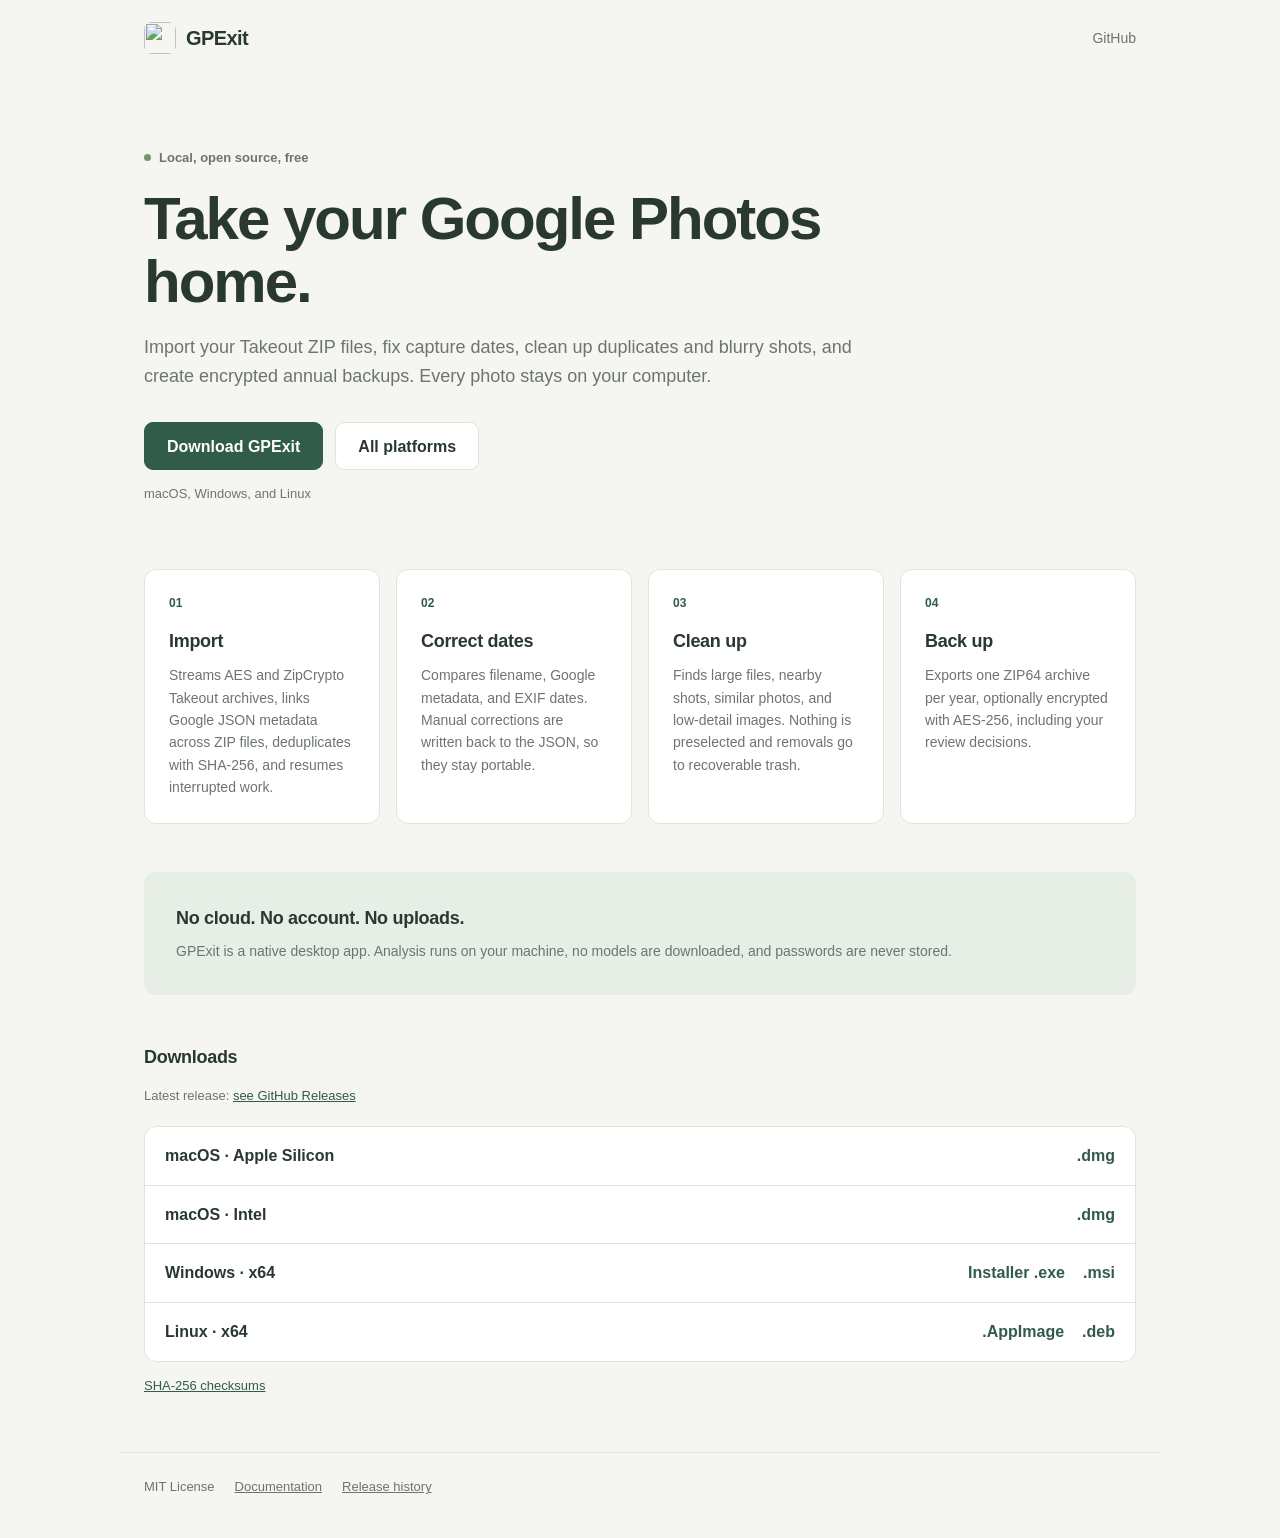
==== site/index.html @ 291c4a4a "feat(site): add github pages landing page with release downloads Static site in site/ resolves direc" ====
<!doctype html>
<html lang="en">
<head>
  <meta charset="utf-8">
  <meta name="viewport" content="width=device-width, initial-scale=1">
  <title>GPExit — Take your Google Photos home</title>
  <meta name="description" content="Desktop app to import Google Photos Takeout archives, fix dates, clean up your gallery, and export annual backups. Everything runs locally.">
  <link rel="icon" href="icon.png">
  <link rel="stylesheet" href="styles.css">
</head>
<body>
  <header class="top">
    <a class="brand" href="./"><img src="icon.png" alt="" width="32" height="32">GPExit</a>
    <a class="quiet-link" href="https://github.com/gregogalante/gpexit">GitHub</a>
  </header>

  <main>
    <section class="hero">
      <p class="eyebrow"><span class="local-dot"></span>Local, open source, free</p>
      <h1>Take your Google Photos home.</h1>
      <p class="lead">Import your Takeout ZIP files, fix capture dates, clean up duplicates and blurry shots, and create encrypted annual backups. Every photo stays on your computer.</p>
      <div class="cta">
        <a id="primary-download" class="button primary" href="https://github.com/gregogalante/gpexit/releases/latest">Download GPExit</a>
        <a class="button" href="#downloads">All platforms</a>
      </div>
      <p id="release-note" class="note">macOS, Windows, and Linux</p>
    </section>

    <section class="features" aria-label="Features">
      <article>
        <span class="num">01</span>
        <h2>Import</h2>
        <p>Streams AES and ZipCrypto Takeout archives, links Google JSON metadata across ZIP files, deduplicates with SHA-256, and resumes interrupted work.</p>
      </article>
      <article>
        <span class="num">02</span>
        <h2>Correct dates</h2>
        <p>Compares filename, Google metadata, and EXIF dates. Manual corrections are written back to the JSON, so they stay portable.</p>
      </article>
      <article>
        <span class="num">03</span>
        <h2>Clean up</h2>
        <p>Finds large files, nearby shots, similar photos, and low-detail images. Nothing is preselected and removals go to recoverable trash.</p>
      </article>
      <article>
        <span class="num">04</span>
        <h2>Back up</h2>
        <p>Exports one ZIP64 archive per year, optionally encrypted with AES-256, including your review decisions.</p>
      </article>
    </section>

    <section class="privacy">
      <h2>No cloud. No account. No uploads.</h2>
      <p>GPExit is a native desktop app. Analysis runs on your machine, no models are downloaded, and passwords are never stored.</p>
    </section>

    <section id="downloads" class="downloads">
      <h2>Downloads</h2>
      <p class="note">Latest release: <a id="release-link" href="https://github.com/gregogalante/gpexit/releases/latest">see GitHub Releases</a></p>
      <ul>
        <li><span>macOS · Apple Silicon</span><a data-asset="macos-arm64.dmg" href="https://github.com/gregogalante/gpexit/releases/latest">.dmg</a></li>
        <li><span>macOS · Intel</span><a data-asset="macos-x64.dmg" href="https://github.com/gregogalante/gpexit/releases/latest">.dmg</a></li>
        <li><span>Windows · x64</span><a data-asset="windows-x64-setup.exe" href="https://github.com/gregogalante/gpexit/releases/latest">Installer .exe</a><a data-asset="windows-x64.msi" href="https://github.com/gregogalante/gpexit/releases/latest">.msi</a></li>
        <li><span>Linux · x64</span><a data-asset="linux-x64.AppImage" href="https://github.com/gregogalante/gpexit/releases/latest">.AppImage</a><a data-asset="linux-x64.deb" href="https://github.com/gregogalante/gpexit/releases/latest">.deb</a></li>
      </ul>
      <p class="note"><a data-asset="SHA256SUMS.txt" href="https://github.com/gregogalante/gpexit/releases/latest">SHA-256 checksums</a></p>
    </section>
  </main>

  <footer>
    <span>MIT License</span>
    <a href="https://github.com/gregogalante/gpexit#readme">Documentation</a>
    <a href="https://github.com/gregogalante/gpexit/releases">Release history</a>
  </footer>

  <script src="site.js"></script>
</body>
</html>
---- site/styles.css ----
:root {
  --ink: #293830;
  --muted: #6c756e;
  --line: #e0e5dc;
  --accent: #315c49;
  --accent-hover: #244a38;
  --accent-soft: #e6eee5;
  --surface: #fff;
  --page: #f5f5f1;
  --panel: #edf0e8;
  font-family: -apple-system, BlinkMacSystemFont, 'Segoe UI', sans-serif;
  color: var(--ink);
  background: var(--page);
}
@media (prefers-color-scheme: dark) {
  :root {
    --ink: #e3eae2;
    --muted: #9eaa9f;
    --line: #2f3a33;
    --accent: #7fae8f;
    --accent-hover: #93c0a2;
    --accent-soft: #23302a;
    --surface: #1c241f;
    --page: #141a16;
    --panel: #1a211c;
  }
  .button.primary { color: #10170f; }
}
* { box-sizing: border-box; }
body { margin: 0; background: var(--page); line-height: 1.6; }
a { color: var(--accent); }
.top, main, footer { max-width: 1040px; margin: 0 auto; padding: 0 24px; }
.top { display: flex; justify-content: space-between; align-items: center; height: 76px; }
.brand { display: flex; align-items: center; gap: 10px; font-size: 20px; font-weight: 720; letter-spacing: -.6px; color: var(--ink); text-decoration: none; }
.brand img { border-radius: 8px; }
.quiet-link { color: var(--muted); text-decoration: none; font-size: 14px; }
.quiet-link:hover { color: var(--ink); }

.hero { padding: 72px 0 64px; max-width: 720px; }
.eyebrow { margin: 0 0 18px; font-size: 13px; font-weight: 600; color: var(--muted); }
.local-dot { display: inline-block; width: 7px; height: 7px; border-radius: 50%; background: #77936b; margin-right: 8px; vertical-align: 1px; }
h1 { margin: 0 0 20px; font-size: clamp(36px, 7vw, 60px); line-height: 1.05; letter-spacing: -2px; font-weight: 720; }
h2 { margin: 0 0 8px; font-size: 18px; letter-spacing: -.3px; }
.lead { margin: 0 0 32px; font-size: 18px; color: var(--muted); }
.cta { display: flex; flex-wrap: wrap; gap: 12px; }
.button { display: inline-flex; align-items: center; min-height: 48px; padding: 0 22px; border: 1px solid var(--line); border-radius: 9px; background: var(--surface); color: var(--ink); font-weight: 600; text-decoration: none; }
.button:hover { border-color: var(--muted); }
.button.primary { background: var(--accent); border-color: var(--accent); color: #fff; }
.button.primary:hover { background: var(--accent-hover); border-color: var(--accent-hover); }
a:focus-visible { outline: 3px solid #8cae91; outline-offset: 3px; }
.note { margin: 14px 0 0; font-size: 13px; color: var(--muted); }

.features { display: grid; grid-template-columns: repeat(auto-fit, minmax(220px, 1fr)); gap: 16px; }
.features article { padding: 24px; border: 1px solid var(--line); border-radius: 12px; background: var(--surface); }
.features p, .privacy p { margin: 0; font-size: 14px; color: var(--muted); }
.num { display: block; margin-bottom: 14px; font-size: 12px; font-weight: 650; color: var(--accent); font-variant-numeric: tabular-nums; }

.privacy { margin: 48px 0; padding: 32px; border-radius: 12px; background: var(--accent-soft); }

.downloads { padding-bottom: 56px; }
.downloads ul { list-style: none; margin: 20px 0 0; padding: 0; border: 1px solid var(--line); border-radius: 12px; background: var(--surface); }
.downloads li { display: flex; flex-wrap: wrap; align-items: center; gap: 8px 18px; padding: 16px 20px; border-top: 1px solid var(--line); }
.downloads li:first-child { border-top: 0; }
.downloads li span { flex: 1 1 200px; font-weight: 600; }
.downloads li a { font-weight: 600; text-decoration: none; }
.downloads li a:hover { text-decoration: underline; }

footer { display: flex; flex-wrap: wrap; gap: 20px; padding-top: 24px; padding-bottom: 40px; border-top: 1px solid var(--line); font-size: 13px; color: var(--muted); }
footer a { color: var(--muted); }

@media (max-width: 600px) {
  .top, main, footer { padding: 0 16px; }
  footer { padding-top: 24px; padding-bottom: 32px; }
  .hero { padding: 40px 0 48px; }
  .button { flex: 1 1 100%; justify-content: center; }
  .privacy { padding: 24px; }
  .downloads li span { flex-basis: 100%; }
}
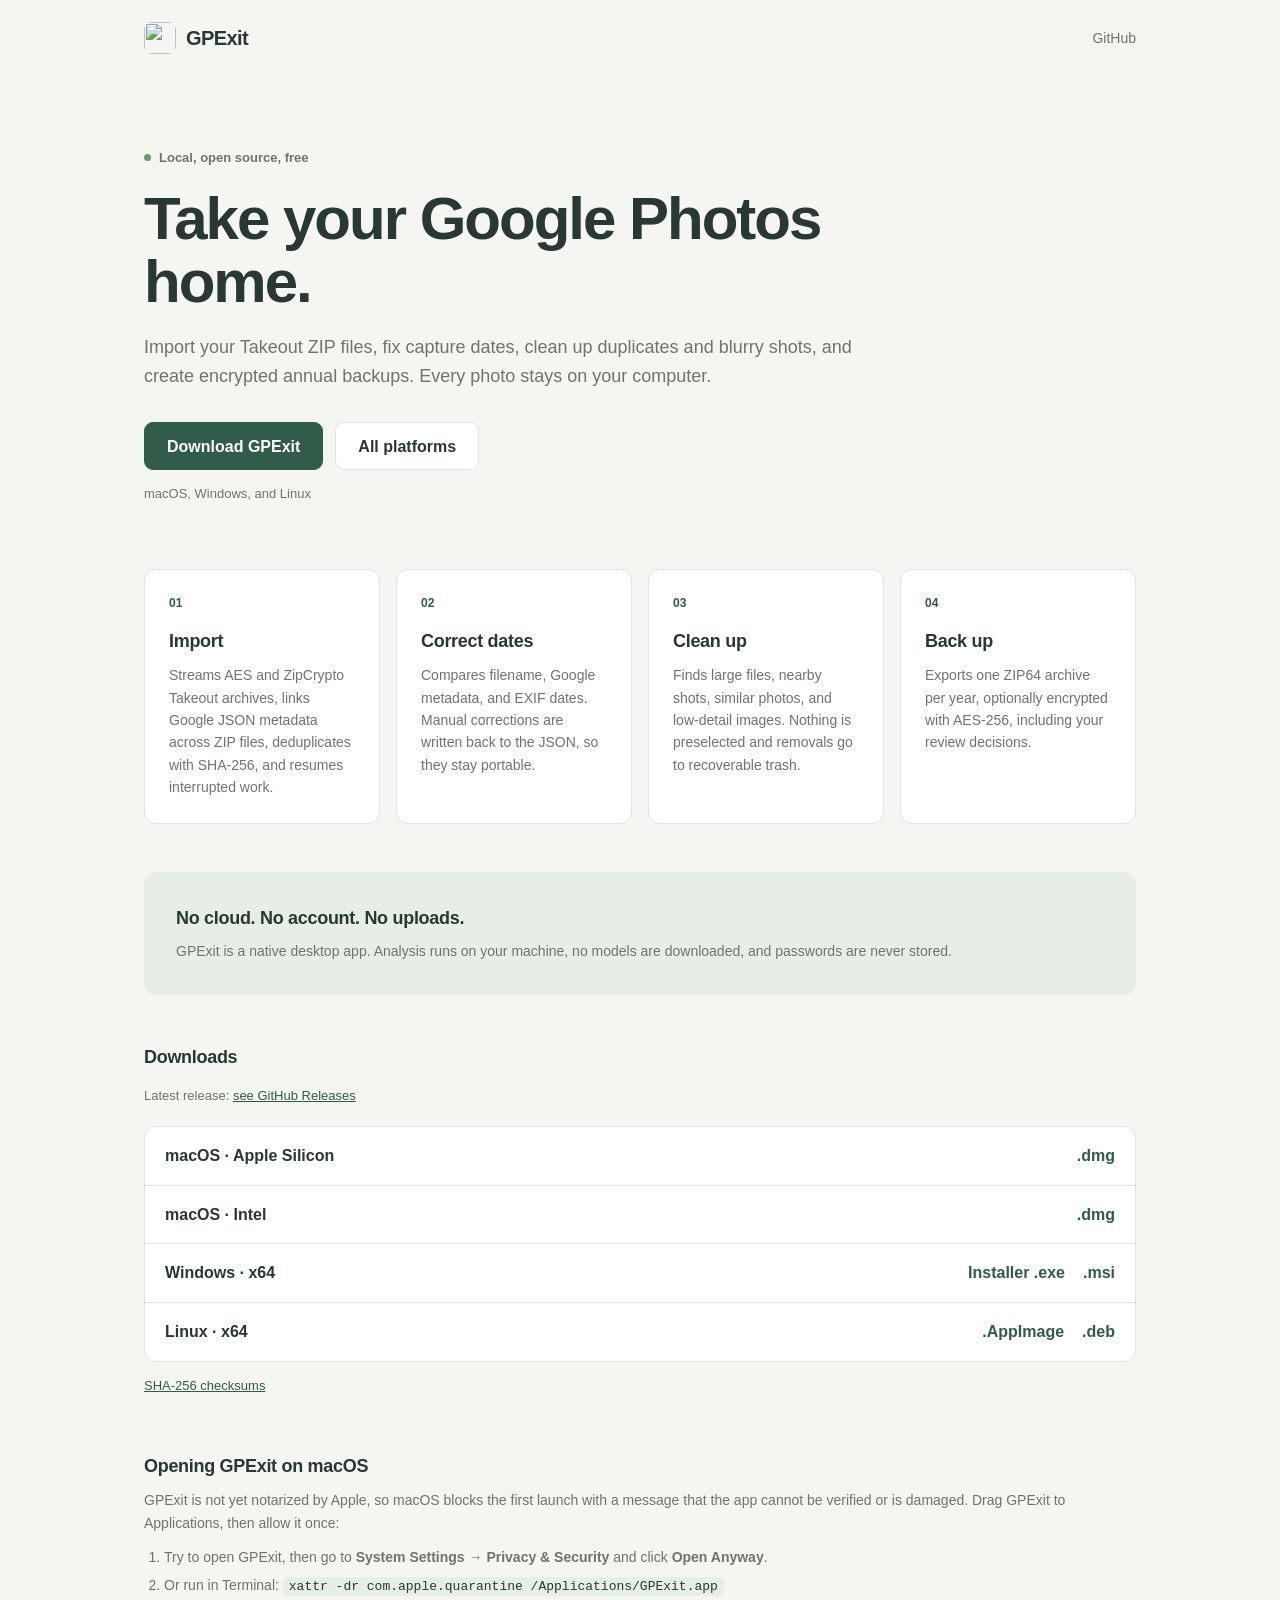
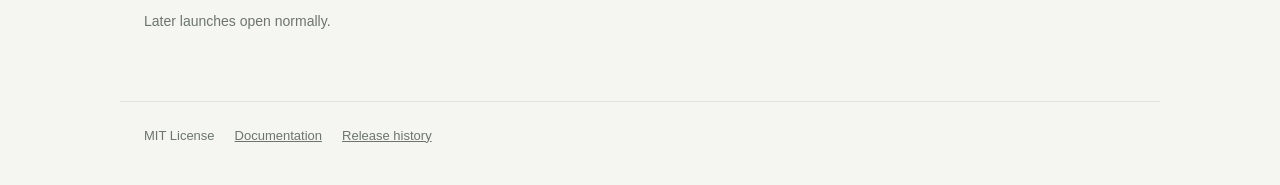
==== commit 242eefe3: "chore(release): prepare 1.0.0 and document macos first launch Builds are not notarized yet, so Gatek" ====
--- a/site/index.html
+++ b/site/index.html
@@ -65,6 +65,16 @@
       </ul>
       <p class="note"><a data-asset="SHA256SUMS.txt" href="https://github.com/gregogalante/gpexit/releases/latest">SHA-256 checksums</a></p>
     </section>
+
+    <section id="macos" class="macos">
+      <h2>Opening GPExit on macOS</h2>
+      <p>GPExit is not yet notarized by Apple, so macOS blocks the first launch with a message that the app cannot be verified or is damaged. Drag GPExit to Applications, then allow it once:</p>
+      <ol>
+        <li>Try to open GPExit, then go to <strong>System Settings → Privacy &amp; Security</strong> and click <strong>Open Anyway</strong>.</li>
+        <li>Or run in Terminal: <code>xattr -dr com.apple.quarantine /Applications/GPExit.app</code></li>
+      </ol>
+      <p>Later launches open normally.</p>
+    </section>
   </main>
 
   <footer>
--- a/site/styles.css
+++ b/site/styles.css
@@ -65,6 +65,13 @@
 .downloads li a { font-weight: 600; text-decoration: none; }
 .downloads li a:hover { text-decoration: underline; }
 
+.macos { padding-bottom: 56px; }
+.macos p, .macos li { font-size: 14px; color: var(--muted); }
+.macos p { margin: 0 0 12px; }
+.macos ol { margin: 0 0 12px; padding-left: 20px; }
+.macos li { margin-bottom: 6px; }
+.macos code { padding: 2px 6px; border-radius: 5px; background: var(--accent-soft); color: var(--ink); font-size: 13px; word-break: break-all; }
+
 footer { display: flex; flex-wrap: wrap; gap: 20px; padding-top: 24px; padding-bottom: 40px; border-top: 1px solid var(--line); font-size: 13px; color: var(--muted); }
 footer a { color: var(--muted); }
 
